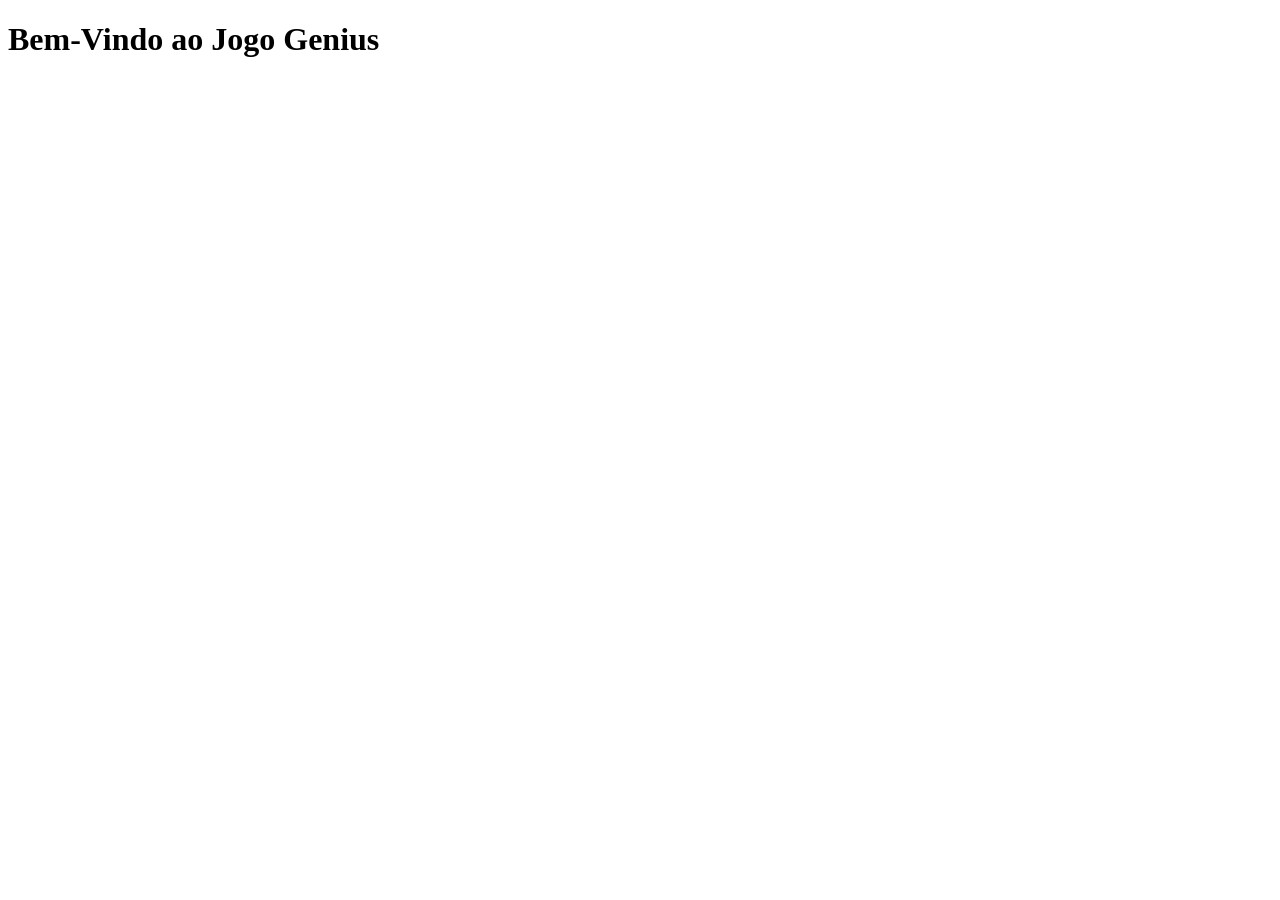
==== index.html @ f28ea17f "Começo do Jogo Genius" ====
<!DOCTYPE html>
<html lang="pt-br">
<head>
    <meta charset="UTF-8">
    <meta name="viewport" content="width=device-width, initial-scale=1.0">
    <title>Jogo Genius</title>
    
</head>
<body>
    <h1>Bem-Vindo ao Jogo Genius</h1>


</body>
</html>
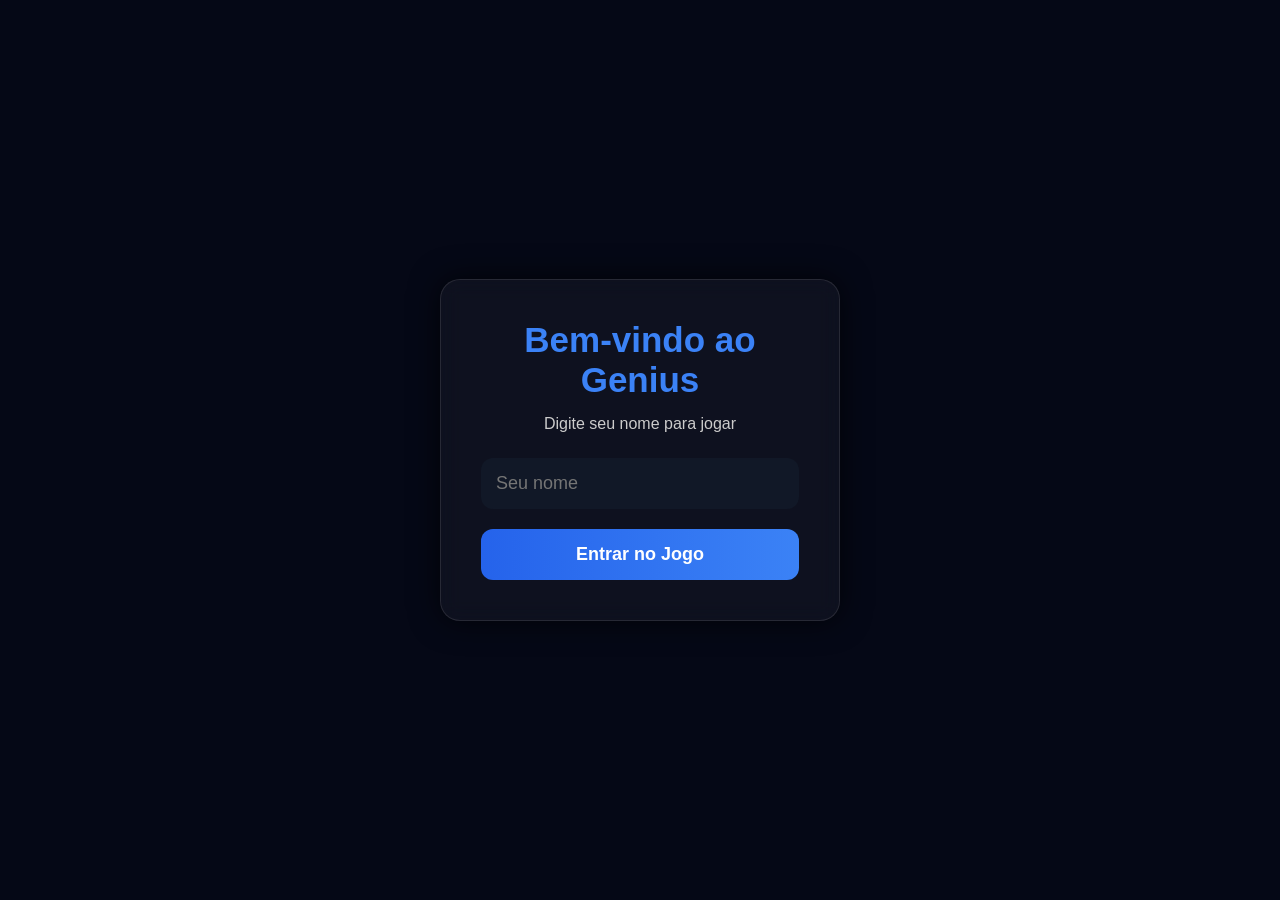
==== commit b9d88eb0: "Jogo Finalizado!" ====
--- a/index.html
+++ b/index.html
@@ -4,11 +4,204 @@
     <meta charset="UTF-8">
     <meta name="viewport" content="width=device-width, initial-scale=1.0">
     <title>Jogo Genius</title>
-    
+
+    <link rel="stylesheet" href="css/style.css">
+
+    <link rel="stylesheet"
+    href="https://cdnjs.cloudflare.com/ajax/libs/font-awesome/6.5.1/css/all.min.css">
 </head>
 <body>
-    <h1>Bem-Vindo ao Jogo Genius</h1>
-
+
+    <header>
+
+        <div class="logo">
+            <i class="fa-solid fa-brain"></i>
+            <h1>Jogo <span>Genius</span></h1>
+        </div>
+
+        <button id="startBtn">
+            <i class="fa-solid fa-play"></i>
+            Iniciar Jogo
+        </button>
+
+    </header>
+
+    <main>
+
+        <section class="left-side">
+
+            <div class="genius-board">
+
+                <div class="color green" id="green"></div>
+
+                <div class="color red" id="red"></div>
+
+                <div class="color yellow" id="yellow"></div>
+
+                <div class="color blue" id="blue"></div>
+
+                <div class="center">
+                    <h2>GENIUS</h2>
+                </div>
+
+            </div>
+
+            <div class="tip-box">
+
+                <i class="fa-solid fa-lightbulb"></i>
+
+                <div>
+                    <p>
+                        Observe a sequência e repita na mesma ordem!
+                    </p>
+                </div>
+
+            </div>
+
+        </section>
+
+        <div class="card">
+
+<h3>
+<i class="fa-solid fa-ranking-star"></i>
+RANKING
+</h3>
+
+<div id="rankingList">
+
+</div>
+
+</div>
+
+        <section class="right-side">
+
+            <div class="card">
+
+                <h3>
+                    <i class="fa-solid fa-trophy"></i>
+                    PLACAR
+                </h3>
+                
+
+                <div class="score-box">
+
+                    <div>
+                        <p>RODADA</p>
+                        <span id="round">00</span>
+                    </div>
+
+                    <div class="line"></div>
+
+                    <div>
+                        <p>PONTOS</p>
+                        <span id="score">0</span>
+                    </div>
+
+                </div>
+
+            </div>
+
+            <div class="card">
+
+                <h3>
+                    <i class="fa-solid fa-message"></i>
+                    MENSAGEM
+                </h3>
+
+                <div class="message-box" id="message">
+                    Clique em iniciar
+                </div>
+
+            </div>
+
+            <div class="card">
+
+                <h3>
+                    <i class="fa-solid fa-circle-question"></i>
+                    COMO JOGAR
+                </h3>
+
+                <ul>
+
+                    <li>Clique em iniciar.</li>
+
+                    <li>Observe as cores.</li>
+
+                    <li>Repita a sequência.</li>
+
+                    <li>Cada rodada adiciona 1 cor.</li>
+
+                    <li>Errou? Você perde.</li>
+
+                </ul>
+
+            </div>
+
+        </section>
+
+    </main>
+
+    <footer>
+
+        <p>
+            © 2026 <span>Jogo Genius</span>
+        </p>
+
+    </footer>
+
+    <!-- TELA DE DERROTA -->
+
+    <div class="game-over" id="gameOver">
+
+        <div class="game-over-box">
+
+            <h2>Você perdeu!</h2>
+
+            <p>
+                Sua pontuação:
+                <span id="finalScore">0</span>
+            </p>
+
+            <button onclick="restartGame()">
+                Jogar Novamente
+            </button>
+            
+
+            <button class="exit-btn"
+             onclick="stopGame()">
+
+        Parar de Jogar
+
+    </button>
+
+        </div>
+
+    </div>
+
+    <script src="js/script.js"></script>
 
 </body>
+
+<!-- TELA DE CADASTRO -->
+
+<div class="register-screen" id="registerScreen">
+
+    <div class="register-box">
+
+        <h2>Bem-vindo ao Genius</h2>
+
+        <p>Digite seu nome para jogar</p>
+
+        <input
+        type="text"
+        id="playerName"
+        placeholder="Seu nome">
+
+        <button onclick="savePlayer()">
+            Entrar no Jogo
+        </button>
+
+    </div>
+
+</div>
 </html>
--- a/css/style.css
+++ b/css/style.css
@@ -0,0 +1,499 @@
+*{
+    margin: 0;
+    padding: 0;
+    box-sizing: border-box;
+    font-family: Arial, Helvetica, sans-serif;
+}
+
+body{
+    min-height: 100vh;
+
+    background:
+    radial-gradient(circle at top left, #132b7c, transparent 30%),
+    radial-gradient(circle at top right, #3a0d57, transparent 30%),
+    #050816;
+
+    color: white;
+}
+
+header{
+    width: 100%;
+
+    display: flex;
+    justify-content: space-between;
+    align-items: center;
+
+    padding: 20px 50px;
+
+    border-bottom: 1px solid rgba(255,255,255,0.1);
+}
+
+.logo{
+    display: flex;
+    align-items: center;
+    gap: 10px;
+}
+
+.logo i{
+    font-size: 30px;
+    color: #3b82f6;
+}
+
+.logo h1{
+    font-size: 35px;
+}
+
+.logo span{
+    color: #3b82f6;
+}
+
+#startBtn{
+    padding: 15px 25px;
+
+    border: none;
+    border-radius: 12px;
+
+    background: linear-gradient(90deg,#2563eb,#3b82f6);
+
+    color: white;
+    font-size: 18px;
+    font-weight: bold;
+
+    cursor: pointer;
+
+    transition: 0.3s;
+}
+
+#startBtn:hover{
+    transform: scale(1.05);
+
+    box-shadow: 0 0 20px #2563eb;
+}
+
+main{
+    width: 100%;
+
+    display: flex;
+    justify-content: center;
+    align-items: center;
+
+    gap: 50px;
+
+    padding: 40px;
+}
+
+.left-side{
+    display: flex;
+    flex-direction: column;
+    align-items: center;
+    gap: 30px;
+}
+
+.genius-board{
+    width: 350px;
+    height: 350px;
+
+    border-radius: 50%;
+
+    background: #111;
+
+    position: relative;
+
+    display: grid;
+    grid-template-columns: 1fr 1fr;
+
+    gap: 10px;
+
+    padding: 15px;
+
+    box-shadow:
+    0 0 30px rgba(0,0,0,0.8),
+    inset 0 0 15px rgba(255,255,255,0.1);
+}
+
+.color{
+    cursor: pointer;
+
+    opacity: 0.85;
+
+    transition: 0.2s;
+}
+
+.color:hover{
+    opacity: 1;
+}
+
+.green{
+    background: #1eff00;
+
+    border-top-left-radius: 100%;
+}
+
+.red{
+    background: #ff1e1e;
+
+    border-top-right-radius: 100%;
+}
+
+.yellow{
+    background: #ffcc00;
+
+    border-bottom-left-radius: 100%;
+}
+
+.blue{
+    background: #0066ff;
+
+    border-bottom-right-radius: 100%;
+}
+
+.center{
+    width: 140px;
+    height: 140px;
+
+    border-radius: 50%;
+
+    background: #0b0f1a;
+
+    position: absolute;
+
+    top: 50%;
+    left: 50%;
+
+    transform: translate(-50%,-50%);
+
+    display: flex;
+    justify-content: center;
+    align-items: center;
+
+    border: 8px solid #111;
+}
+
+.center h2{
+    font-size: 35px;
+}
+
+.active{
+    filter: brightness(1.8);
+
+    box-shadow:
+    0 0 25px white,
+    0 0 50px white;
+}
+
+.tip-box{
+    width: 350px;
+
+    background: rgba(132,0,255,0.15);
+
+    border: 1px solid rgba(132,0,255,0.3);
+
+    padding: 20px;
+
+    border-radius: 18px;
+
+    display: flex;
+    align-items: center;
+    gap: 15px;
+}
+
+.tip-box i{
+    font-size: 30px;
+    color: #a855f7;
+}
+
+.tip-box p{
+    font-size: 18px;
+}
+
+.right-side{
+    width: 350px;
+
+    display: flex;
+    flex-direction: column;
+    gap: 20px;
+}
+
+.card{
+    background: rgba(255,255,255,0.03);
+
+    border: 1px solid rgba(255,255,255,0.08);
+
+    border-radius: 20px;
+
+    padding: 25px;
+
+    backdrop-filter: blur(10px);
+}
+
+.card h3{
+    margin-bottom: 20px;
+
+    font-size: 24px;
+
+    display: flex;
+    align-items: center;
+    gap: 10px;
+}
+
+.card h3 i{
+    color: #8b5cf6;
+}
+
+.score-box{
+    display: flex;
+    justify-content: space-around;
+    align-items: center;
+}
+
+.score-box span{
+    font-size: 50px;
+    font-weight: bold;
+    color: #3b82f6;
+}
+
+.line{
+    width: 2px;
+    height: 80px;
+
+    background: rgba(255,255,255,0.1);
+}
+
+.message-box{
+    background: rgba(0,255,128,0.1);
+
+    color: #00ff88;
+
+    padding: 18px;
+
+    border-radius: 12px;
+
+    text-align: center;
+
+    font-size: 20px;
+}
+
+.card ul{
+    display: flex;
+    flex-direction: column;
+    gap: 15px;
+
+    list-style: none;
+}
+
+.card li{
+    font-size: 18px;
+}
+
+footer{
+    padding: 20px;
+
+    text-align: center;
+
+    border-top: 1px solid rgba(255,255,255,0.1);
+}
+
+footer span{
+    color: #3b82f6;
+}
+
+/* TELA DE DERROTA */
+
+.game-over{
+    position: fixed;
+
+    top: 0;
+    left: 0;
+
+    width: 100%;
+    height: 100%;
+
+    background: rgba(0,0,0,0.8);
+
+    display: none;
+
+    justify-content: center;
+    align-items: center;
+
+    z-index: 999;
+}
+
+.game-over-box{
+    width: 350px;
+
+    background: #111827;
+
+    border: 2px solid #ff003c;
+
+    border-radius: 20px;
+
+    padding: 40px;
+
+    text-align: center;
+
+    box-shadow: 0 0 30px #ff003c;
+}
+
+.game-over-box h2{
+    color: #ff003c;
+
+    font-size: 40px;
+
+    margin-bottom: 20px;
+}
+
+.game-over-box p{
+    font-size: 24px;
+
+    margin-bottom: 25px;
+}
+
+.game-over-box button{
+    display: block;
+
+    width: 100%;
+
+    padding: 15px 30px;
+
+    margin-top: 20px;
+
+    border: none;
+
+    border-radius: 10px;
+
+    background: #2563eb;
+
+    color: white;
+
+    font-size: 18px;
+
+    cursor: pointer;
+}
+
+@media(max-width: 900px){
+
+    main{
+        flex-direction: column;
+    }
+
+}
+
+/* CADASTRO */
+
+.register-screen{
+    position: fixed;
+
+    top: 0;
+    left: 0;
+
+    width: 100%;
+    height: 100%;
+
+    background: #050816;
+
+    display: flex;
+    justify-content: center;
+    align-items: center;
+
+    z-index: 1000;
+}
+
+.register-box{
+    width: 400px;
+
+    background: rgba(255,255,255,0.04);
+
+    border: 1px solid rgba(255,255,255,0.1);
+
+    border-radius: 20px;
+
+    padding: 40px;
+
+    text-align: center;
+
+    backdrop-filter: blur(10px);
+
+    box-shadow: 0 0 30px rgba(0,0,0,0.7);
+}
+
+.register-box h2{
+    font-size: 35px;
+
+    margin-bottom: 15px;
+
+    color: #3b82f6;
+}
+
+.register-box p{
+    margin-bottom: 25px;
+
+    color: #ccc;
+}
+
+.register-box input{
+    width: 100%;
+
+    padding: 15px;
+
+    border: none;
+
+    border-radius: 12px;
+
+    outline: none;
+
+    margin-bottom: 20px;
+
+    font-size: 18px;
+
+    background: #111827;
+
+    color: white;
+}
+
+.register-box button{
+    width: 100%;
+
+    padding: 15px;
+
+    border: none;
+
+    border-radius: 12px;
+
+    background: linear-gradient(90deg,#2563eb,#3b82f6);
+
+    color: white;
+
+    font-size: 18px;
+    font-weight: bold;
+
+    cursor: pointer;
+}
+
+/* RANKING */
+
+#rankingList{
+    display: flex;
+    flex-direction: column;
+    gap: 12px;
+    width: 300px;
+}
+
+.ranking-item{
+    background: rgba(255,255,255,0.05);
+
+    border-radius: 12px;
+
+    padding: 15px;
+
+    display: flex;
+    justify-content: space-between;
+    align-items: center;
+
+    font-size: 18px;
+}
+
+.ranking-item span{
+    color: #3b82f6;
+
+    font-weight: bold;
+}
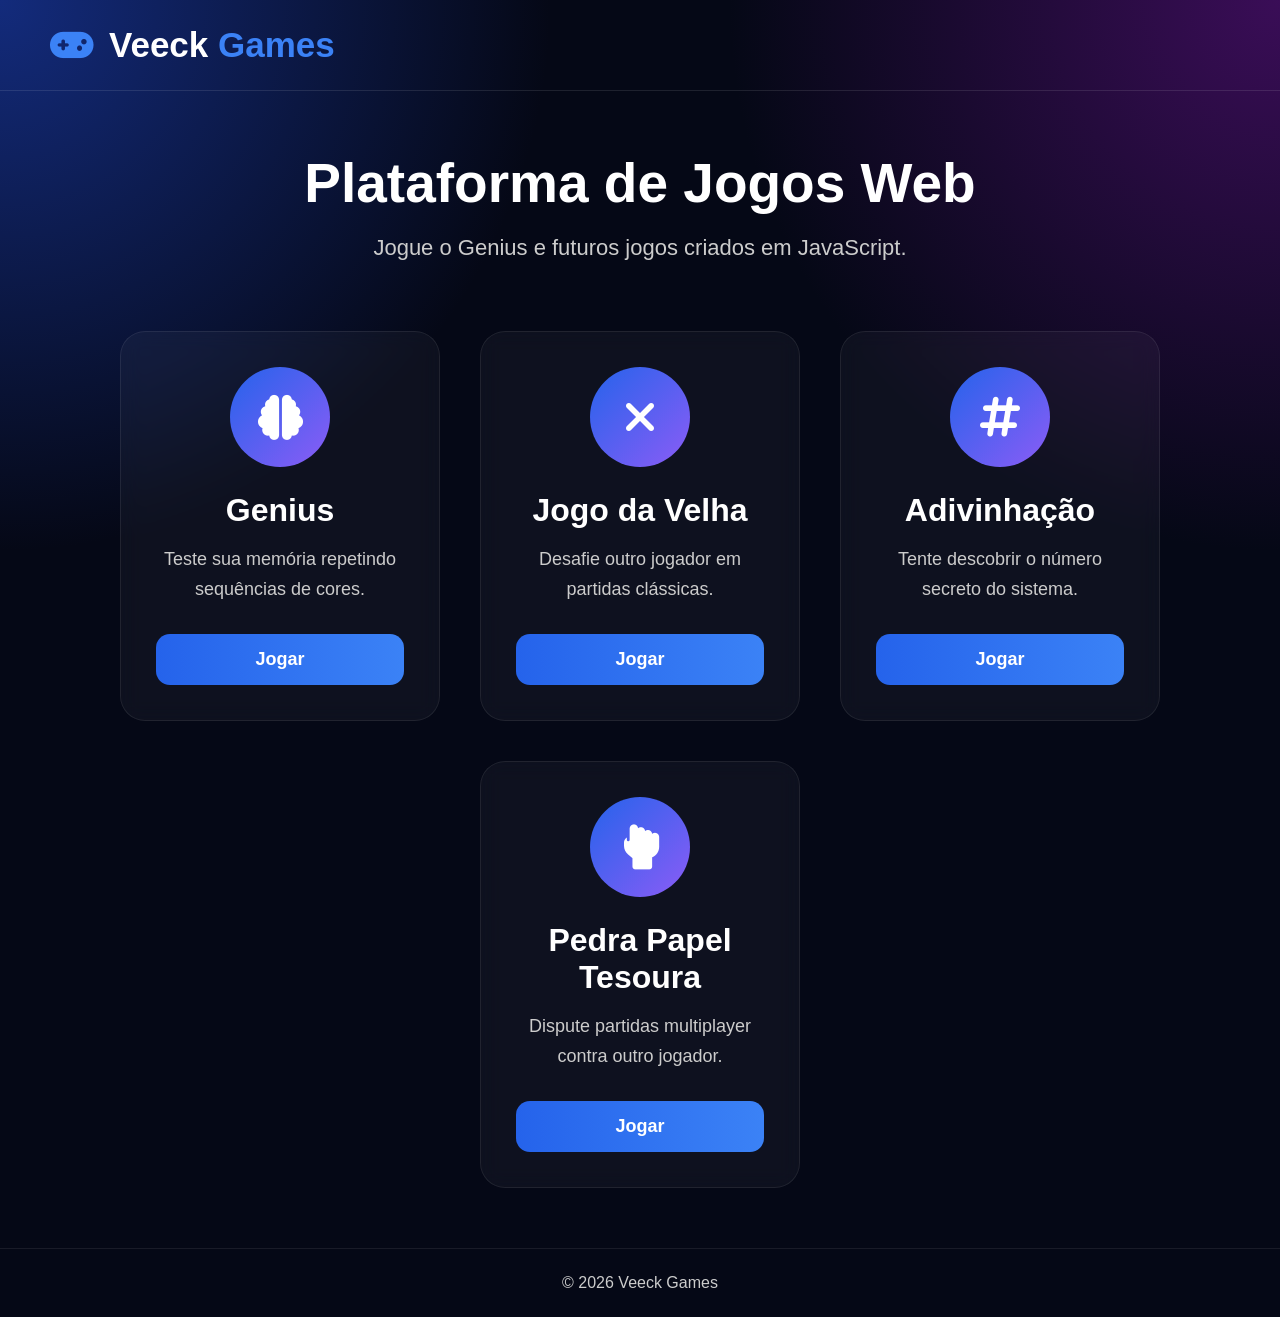
==== commit 60a3bae0: "Pagina de jogos finalizado!" ====
--- a/index.html
+++ b/index.html
@@ -1,141 +1,167 @@
 <!DOCTYPE html>
 <html lang="pt-br">
 <head>
+
     <meta charset="UTF-8">
-    <meta name="viewport" content="width=device-width, initial-scale=1.0">
-    <title>Jogo Genius</title>
 
-    <link rel="stylesheet" href="css/style.css">
+    <meta name="viewport"
+    content="width=device-width, initial-scale=1.0">
+
+    <title>Tela inicial</title>
+
+    <link rel="stylesheet"
+    href="style.css">
 
     <link rel="stylesheet"
     href="https://cdnjs.cloudflare.com/ajax/libs/font-awesome/6.5.1/css/all.min.css">
+
 </head>
 <body>
 
     <header>
 
         <div class="logo">
-            <i class="fa-solid fa-brain"></i>
-            <h1>Jogo <span>Genius</span></h1>
+
+            <i class="fa-solid fa-gamepad"></i>
+
+            <h1>Veeck <span>Games</span></h1>
+
         </div>
-
-        <button id="startBtn">
-            <i class="fa-solid fa-play"></i>
-            Iniciar Jogo
-        </button>
 
     </header>
 
     <main>
 
-        <section class="left-side">
+        <section class="hero">
 
-            <div class="genius-board">
+            <h2>
 
-                <div class="color green" id="green"></div>
+                Plataforma de Jogos Web
 
-                <div class="color red" id="red"></div>
+            </h2>
 
-                <div class="color yellow" id="yellow"></div>
+            <p>
 
-                <div class="color blue" id="blue"></div>
+                Jogue o Genius e futuros jogos
+                criados em JavaScript.
 
-                <div class="center">
-                    <h2>GENIUS</h2>
+            </p>
+
+        </section>
+
+        <section class="games-container">
+
+            <!-- CARD DO GENIUS -->
+
+            <div class="game-card">
+
+                <div class="icon">
+
+                    <i class="fa-solid fa-brain"></i>
+
                 </div>
+
+                <h3>Genius</h3>
+
+                <p>
+
+                    Teste sua memória repetindo
+                    sequências de cores.
+
+                </p>
+
+                <button onclick="openGame('Genius/index.html')">
+
+                    Jogar
+
+                </button>
 
             </div>
 
-            <div class="tip-box">
+            <!-- CARD JOGO DA VELHA -->
 
-                <i class="fa-solid fa-lightbulb"></i>
+<div class="game-card">
 
-                <div>
-                    <p>
-                        Observe a sequência e repita na mesma ordem!
-                    </p>
-                </div>
+    <div class="icon">
 
-            </div>
+        <i class="fa-solid fa-xmark"></i>
 
-        </section>
+    </div>
 
-        <div class="card">
+    <h3>Jogo da Velha</h3>
 
-<h3>
-<i class="fa-solid fa-ranking-star"></i>
-RANKING
-</h3>
+    <p>
 
-<div id="rankingList">
+        Desafie outro jogador
+        em partidas clássicas.
+
+    </p>
+
+    <button
+    onclick="openGame('Jogo da velha/index.html')">
+
+        Jogar
+
+    </button>
 
 </div>
 
+<!-- CARD ADIVINHAÇÃO -->
+
+<div class="game-card">
+
+    <div class="icon">
+
+        <i class="fa-solid fa-hashtag"></i>
+
+    </div>
+
+    <h3>Adivinhação</h3>
+
+    <p>
+
+        Tente descobrir o número
+        secreto do sistema.
+
+    </p>
+
+    <button
+    onclick="openGame('Advinhação/index.html')">
+
+        Jogar
+
+    </button>
+
 </div>
 
-        <section class="right-side">
+<!-- CARD PEDRA PAPEL TESOURA -->
 
-            <div class="card">
+<div class="game-card">
 
-                <h3>
-                    <i class="fa-solid fa-trophy"></i>
-                    PLACAR
-                </h3>
-                
+    <div class="icon">
 
-                <div class="score-box">
+        <i class="fa-solid fa-hand-back-fist"></i>
 
-                    <div>
-                        <p>RODADA</p>
-                        <span id="round">00</span>
-                    </div>
+    </div>
 
-                    <div class="line"></div>
+    <h3>Pedra Papel Tesoura</h3>
 
-                    <div>
-                        <p>PONTOS</p>
-                        <span id="score">0</span>
-                    </div>
+    <p>
 
-                </div>
+        Dispute partidas multiplayer
+        contra outro jogador.
 
-            </div>
+    </p>
 
-            <div class="card">
+    <button
+    onclick="openGame('pedra-papel-tesoura/index.html')">
 
-                <h3>
-                    <i class="fa-solid fa-message"></i>
-                    MENSAGEM
-                </h3>
+        Jogar
 
-                <div class="message-box" id="message">
-                    Clique em iniciar
-                </div>
+    </button>
 
-            </div>
+</div>
 
-            <div class="card">
-
-                <h3>
-                    <i class="fa-solid fa-circle-question"></i>
-                    COMO JOGAR
-                </h3>
-
-                <ul>
-
-                    <li>Clique em iniciar.</li>
-
-                    <li>Observe as cores.</li>
-
-                    <li>Repita a sequência.</li>
-
-                    <li>Cada rodada adiciona 1 cor.</li>
-
-                    <li>Errou? Você perde.</li>
-
-                </ul>
-
-            </div>
 
         </section>
 
@@ -144,64 +170,14 @@
     <footer>
 
         <p>
-            © 2026 <span>Jogo Genius</span>
+
+            © 2026 Veeck Games
+
         </p>
 
     </footer>
 
-    <!-- TELA DE DERROTA -->
-
-    <div class="game-over" id="gameOver">
-
-        <div class="game-over-box">
-
-            <h2>Você perdeu!</h2>
-
-            <p>
-                Sua pontuação:
-                <span id="finalScore">0</span>
-            </p>
-
-            <button onclick="restartGame()">
-                Jogar Novamente
-            </button>
-            
-
-            <button class="exit-btn"
-             onclick="stopGame()">
-
-        Parar de Jogar
-
-    </button>
-
-        </div>
-
-    </div>
-
-    <script src="js/script.js"></script>
+    <script src="script.js"></script>
 
 </body>
-
-<!-- TELA DE CADASTRO -->
-
-<div class="register-screen" id="registerScreen">
-
-    <div class="register-box">
-
-        <h2>Bem-vindo ao Genius</h2>
-
-        <p>Digite seu nome para jogar</p>
-
-        <input
-        type="text"
-        id="playerName"
-        placeholder="Seu nome">
-
-        <button onclick="savePlayer()">
-            Entrar no Jogo
-        </button>
-
-    </div>
-
-</div>
 </html>
--- a/style.css
+++ b/style.css
@@ -0,0 +1,217 @@
+*{
+    margin: 0;
+    padding: 0;
+    box-sizing: border-box;
+
+    font-family: Arial, Helvetica, sans-serif;
+}
+
+body{
+    min-height: 100vh;
+
+    background:
+    radial-gradient(circle at top left, #132b7c, transparent 30%),
+    radial-gradient(circle at top right, #3a0d57, transparent 30%),
+    #050816;
+
+    color: white;
+}
+
+header{
+    width: 100%;
+
+    padding: 25px 50px;
+
+    border-bottom:
+    1px solid rgba(255,255,255,0.1);
+}
+
+.logo{
+    display: flex;
+    align-items: center;
+
+    gap: 15px;
+}
+
+.logo i{
+    font-size: 35px;
+
+    color: #3b82f6;
+}
+
+.logo h1{
+    font-size: 35px;
+}
+
+.logo span{
+    color: #3b82f6;
+}
+
+main{
+    width: 100%;
+
+    padding: 60px 40px;
+}
+
+.hero{
+    text-align: center;
+
+    margin-bottom: 70px;
+}
+
+.hero h2{
+    font-size: 55px;
+
+    margin-bottom: 20px;
+}
+
+.hero p{
+    font-size: 22px;
+
+    color: #ccc;
+}
+
+.games-container{
+    width: 100%;
+
+    display: flex;
+
+    justify-content: center;
+
+    gap: 40px;
+
+    flex-wrap: wrap;
+}
+
+.game-card{
+    width: 320px;
+
+    background:
+    rgba(255,255,255,0.04);
+
+    border:
+    1px solid rgba(255,255,255,0.08);
+
+    border-radius: 25px;
+
+    padding: 35px;
+
+    text-align: center;
+
+    backdrop-filter: blur(10px);
+
+    transition: 0.3s;
+}
+
+.game-card:hover{
+    transform: translateY(-10px);
+
+    box-shadow:
+    0 0 25px rgba(59,130,246,0.5);
+}
+
+.icon{
+    width: 100px;
+    height: 100px;
+
+    margin: auto;
+
+    border-radius: 50%;
+
+    background:
+    linear-gradient(135deg,#2563eb,#8b5cf6);
+
+    display: flex;
+
+    justify-content: center;
+    align-items: center;
+
+    margin-bottom: 25px;
+}
+
+.icon i{
+    font-size: 45px;
+}
+
+.game-card h3{
+    font-size: 32px;
+
+    margin-bottom: 15px;
+}
+
+.game-card p{
+    font-size: 18px;
+
+    color: #ccc;
+
+    line-height: 30px;
+
+    margin-bottom: 30px;
+}
+
+.game-card button{
+    width: 100%;
+
+    padding: 15px;
+
+    border: none;
+
+    border-radius: 14px;
+
+    background:
+    linear-gradient(90deg,#2563eb,#3b82f6);
+
+    color: white;
+
+    font-size: 18px;
+    font-weight: bold;
+
+    cursor: pointer;
+
+    transition: 0.3s;
+}
+
+.game-card button:hover{
+    transform: scale(1.03);
+
+    box-shadow:
+    0 0 20px #2563eb;
+}
+
+.disabled{
+    opacity: 0.6;
+}
+
+.disabled button{
+    cursor: not-allowed;
+}
+
+footer{
+    width: 100%;
+
+    padding: 25px;
+
+    text-align: center;
+
+    border-top:
+    1px solid rgba(255,255,255,0.08);
+
+    color: #ccc;
+}
+
+@media(max-width: 768px){
+
+    .hero h2{
+        font-size: 38px;
+    }
+
+    .hero p{
+        font-size: 18px;
+    }
+
+    .game-card{
+        width: 100%;
+        max-width: 320px;
+    }
+
+}
